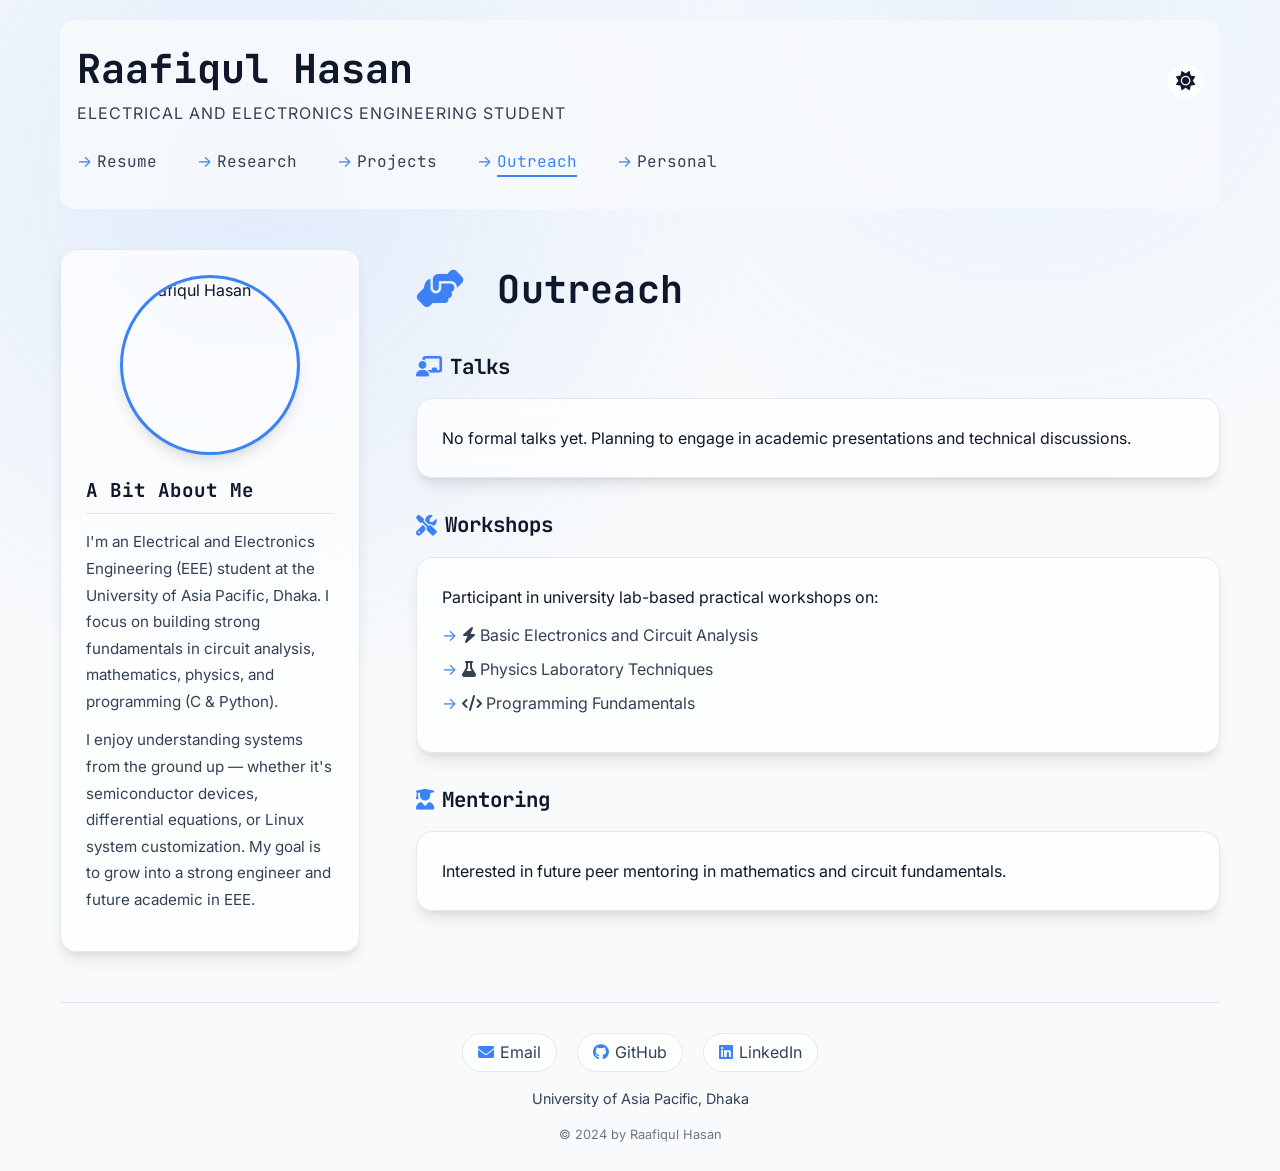
==== outreach.html @ 12aa3868 "Centralize theme bootstrap and remove duplicated inline head theme blocks" ====
<!DOCTYPE html>
<html lang="en">
<head>
    <meta charset="UTF-8">
    <meta name="viewport" content="width=device-width, initial-scale=1.0">
    <title>Outreach - Raafiqul Hasan</title>
    
    <!-- DARK MODE FIX -->
    <script src="/js/theme-init.js"></script>
    
    <link href="https://fonts.googleapis.com/css2?family=Inter:wght@300;400;500;600;700&family=JetBrains+Mono:wght@400;500;600&display=swap" rel="stylesheet">
    <link rel="stylesheet" href="https://cdnjs.cloudflare.com/ajax/libs/font-awesome/6.5.1/css/all.min.css">
    <link rel="stylesheet" href="/css/style.css">
</head>
<body>
    <div class="theme-wrapper">
        <header>
            <div class="header-container">
                <div class="logo-area">
                    <h1>Raafiqul Hasan</h1>
                    <p class="subtitle">Electrical and Electronics Engineering Student</p>
                </div>
                <div class="header-controls">
                    <button id="theme-toggle" class="theme-toggle" aria-label="Toggle dark mode">
                        <i class="fas fa-sun sun-icon"></i>
                        <i class="fas fa-moon moon-icon" style="display: none;"></i>
                    </button>
                    <button id="menu-toggle" class="menu-toggle" aria-label="Toggle menu">
                        <span></span><span></span><span></span>
                    </button>
                </div>
            </div>
            <nav id="main-nav">
                <ul>
                    <li><a href="/resume">Resume</a></li>
                    <li><a href="/research">Research</a></li>
                    <li><a href="/projects">Projects</a></li>
                    <li><a href="/outreach" class="active" aria-current="page">Outreach</a></li>
                    <li><a href="/personal">Personal</a></li>
                </ul>
            </nav>
        </header>

        <div class="main-content">
            <aside class="sidebar glass-card">
                <div class="profile-image">
                    <img src="/images/your-photo.jpg" alt="Raafiqul Hasan">
                </div>
                <h2>A Bit About Me</h2>
                <p class="bio">I'm an Electrical and Electronics Engineering (EEE) student at the University of Asia Pacific, Dhaka. I focus on building strong fundamentals in circuit analysis, mathematics, physics, and programming (C & Python).</p>
                <p class="bio">I enjoy understanding systems from the ground up — whether it's semiconductor devices, differential equations, or Linux system customization. My goal is to grow into a strong engineer and future academic in EEE.</p>
            </aside>

            <section class="content">
                <h2><i class="fas fa-hands-helping"></i> Outreach</h2>
                
                <div class="outreach-section">
                    <h3><i class="fas fa-chalkboard-teacher"></i> Talks</h3>
                    <div class="glass-card">
                        <p>No formal talks yet. Planning to engage in academic presentations and technical discussions.</p>
                    </div>
                </div>

                <div class="outreach-section">
                    <h3><i class="fas fa-tools"></i> Workshops</h3>
                    <div class="glass-card">
                        <p>Participant in university lab-based practical workshops on:</p>
                        <ul>
                            <li><i class="fas fa-bolt"></i> Basic Electronics and Circuit Analysis</li>
                            <li><i class="fas fa-flask"></i> Physics Laboratory Techniques</li>
                            <li><i class="fas fa-code"></i> Programming Fundamentals</li>
                        </ul>
                    </div>
                </div>

                <div class="outreach-section">
                    <h3><i class="fas fa-user-graduate"></i> Mentoring</h3>
                    <div class="glass-card">
                        <p>Interested in future peer mentoring in mathematics and circuit fundamentals.</p>
                    </div>
                </div>
            </section>
        </div>

        <footer>
            <div class="contact-links">
                <a href="mailto:raafiqulhasan756@gmail.com" class="contact-link"><i class="fas fa-envelope"></i> Email</a>
                <a href="https://github.com/StarX-404" target="_blank" rel="noopener noreferrer" class="contact-link"><i class="fab fa-github"></i> GitHub</a>
                <a href="https://www.linkedin.com/in/raafiqul-hasan" target="_blank" rel="noopener noreferrer" class="contact-link"><i class="fab fa-linkedin"></i> LinkedIn</a>
            </div>
            <p>University of Asia Pacific, Dhaka</p>
            <p class="copyright">© 2024 by Raafiqul Hasan</p>
        </footer>
    </div>
    <script src="/js/main.js"></script>
</body>
</html>
---- css/style.css ----
/* ============================================
   COMPLETE CSS - WITH DARK MODE FIX
   ============================================ */

/* Immediate theme application - no flash */
html.dark-mode,
html[data-theme="dark"] {
    color-scheme: dark;
}

html.light-mode,
html[data-theme="light"] {
    color-scheme: light;
}

/* Base body styles with important flags */
html.dark-mode body,
html[data-theme="dark"] body {
    background-color: #0f172a !important;
    color: #f8fafc !important;
}

html.light-mode body,
html[data-theme="light"] body {
    background-color: #f8fafc !important;
    color: #0f172a !important;
}

/* CSS Variables - Base (Light Mode) */
:root {
    --bg-primary: #f8fafc;
    --bg-secondary: #ffffff;
    --text-primary: #0f172a;
    --text-secondary: #334155;
    --accent: #3b82f6;
    --accent-hover: #2563eb;
    --border: #e2e8f0;
    --card-bg: rgba(255, 255, 255, 0.7);
    --shadow: 0 10px 15px -3px rgba(0, 0, 0, 0.1), 0 4px 6px -2px rgba(0, 0, 0, 0.05);
    --terminal-bg: #1e1e2e;
    --terminal-text: #f8fafc;
}

/* Dark Mode Variables */
html.dark-mode,
html[data-theme="dark"],
.dark-mode {
    --bg-primary: #0f172a;
    --bg-secondary: #1e293b;
    --text-primary: #f8fafc;
    --text-secondary: #cbd5e1;
    --accent: #3b82f6;
    --accent-hover: #60a5fa;
    --border: #334155;
    --card-bg: rgba(30, 41, 59, 0.7);
    --shadow: 0 10px 15px -3px rgba(0, 0, 0, 0.3), 0 4px 6px -2px rgba(0, 0, 0, 0.2);
    --terminal-bg: #0a0a0f;
    --terminal-text: #f8fafc;
}

/* Reset */
* {
    margin: 0;
    padding: 0;
    box-sizing: border-box;
}

body {
    font-family: 'Inter', sans-serif;
    line-height: 1.6;
    color: var(--text-primary);
    background-color: var(--bg-primary);
    transition: background-color 0.3s ease, color 0.3s ease;
    min-height: 100vh;
}

.theme-wrapper {
    max-width: 1200px;
    margin: 0 auto;
    padding: 20px;
    min-height: 100vh;
    display: flex;
    flex-direction: column;
}

/* Header */
header {
    margin-bottom: 40px;
    border-bottom: 1px solid var(--border);
    padding-bottom: 20px;
}

.header-container {
    display: flex;
    justify-content: space-between;
    align-items: center;
    flex-wrap: wrap;
    gap: 20px;
}

h1 {
    font-family: 'JetBrains Mono', monospace;
    font-size: 2.5rem;
    font-weight: 700;
    color: var(--text-primary);
}

.subtitle {
    font-size: 1rem;
    color: var(--text-secondary);
    text-transform: uppercase;
    letter-spacing: 1px;
}

/* Header Controls */
.header-controls {
    display: flex;
    align-items: center;
    gap: 15px;
}

/* Theme Toggle */
.theme-toggle {
    background: none;
    border: none;
    cursor: pointer;
    padding: 8px;
    border-radius: 50%;
    color: var(--text-primary);
    background-color: var(--card-bg);
    backdrop-filter: blur(10px);
    font-size: 1.2rem;
    display: flex;
    align-items: center;
    justify-content: center;
    transition: all 0.3s ease;
}

.theme-toggle:hover {
    transform: scale(1.1);
    color: var(--accent);
}

/* Hamburger Menu */
.menu-toggle {
    display: none;
    flex-direction: column;
    justify-content: space-between;
    width: 30px;
    height: 21px;
    background: none;
    border: none;
    cursor: pointer;
    padding: 0;
    z-index: 100;
}

.menu-toggle span {
    width: 100%;
    height: 3px;
    background-color: var(--text-primary);
    border-radius: 3px;
    transition: all 0.3s ease;
}

.menu-toggle.active span:nth-child(1) {
    transform: translateY(9px) rotate(45deg);
}

.menu-toggle.active span:nth-child(2) {
    opacity: 0;
}

.menu-toggle.active span:nth-child(3) {
    transform: translateY(-9px) rotate(-45deg);
}

/* Navigation */
nav ul {
    list-style: none;
    display: flex;
    gap: 40px;
    margin-top: 20px;
    flex-wrap: wrap;
}

nav a {
    text-decoration: none;
    color: var(--text-secondary);
    font-family: 'JetBrains Mono', monospace;
    font-size: 1rem;
    padding-bottom: 5px;
    transition: color 0.3s ease;
    position: relative;
}

nav a::after {
    content: '';
    position: absolute;
    bottom: 0;
    left: 0;
    width: 0;
    height: 2px;
    background-color: var(--accent);
    transition: width 0.3s ease;
}

nav a:hover {
    color: var(--accent);
}

nav a:hover::after,
nav a.active::after {
    width: 100%;
}

nav a.active {
    color: var(--accent);
}

/* Main Content Layout */
.main-content {
    display: grid;
    grid-template-columns: 300px 1fr;
    gap: 50px;
    margin-bottom: 50px;
    flex: 1;
}

/* Glass Card */
.glass-card {
    background: var(--card-bg);
    backdrop-filter: blur(10px);
    border-radius: 16px;
    padding: 25px;
    border: 1px solid var(--border);
    box-shadow: var(--shadow);
    transition: transform 0.3s ease, box-shadow 0.3s ease;
}

.glass-card:hover {
    transform: translateY(-5px);
    box-shadow: 0 20px 25px -5px rgba(0, 0, 0, 0.2), 0 10px 10px -5px rgba(0, 0, 0, 0.1);
}

/* Sidebar */
.sidebar {
    text-align: left;
}

.profile-image {
    width: 180px;
    height: 180px;
    margin: 0 auto 20px;
    border-radius: 50%;
    overflow: hidden;
    border: 3px solid var(--accent);
    box-shadow: var(--shadow);
}

.profile-image img {
    width: 100%;
    height: 100%;
    object-fit: cover;
}

.sidebar h2 {
    font-family: 'JetBrains Mono', monospace;
    font-size: 1.2rem;
    margin-bottom: 15px;
    color: var(--text-primary);
    border-bottom: 1px solid var(--border);
    padding-bottom: 8px;
}

.bio {
    color: var(--text-secondary);
    font-size: 0.95rem;
    line-height: 1.6;
    margin-bottom: 12px;
}

/* Content */
.content {
    padding: 10px 0;
}

.content h2 {
    font-family: 'JetBrains Mono', monospace;
    font-size: 2rem;
    margin-bottom: 25px;
    color: var(--text-primary);
}

.content h2 i {
    color: var(--accent);
    margin-right: 10px;
}

.content h3 {
    font-family: 'JetBrains Mono', monospace;
    font-size: 1.3rem;
    margin: 30px 0 15px;
    color: var(--text-primary);
    display: flex;
    align-items: center;
    gap: 8px;
}

.content h3 i {
    color: var(--accent);
}

/* Terminal */
.terminal {
    background-color: var(--terminal-bg);
    color: var(--terminal-text);
    border-radius: 12px;
    overflow: hidden;
    margin-bottom: 30px;
    font-family: 'JetBrains Mono', monospace;
}

.terminal-header {
    background-color: #2d2d3a;
    padding: 10px 15px;
    display: flex;
    align-items: center;
    gap: 10px;
}

.terminal-dots {
    display: flex;
    gap: 6px;
}

.dot {
    width: 12px;
    height: 12px;
    border-radius: 50%;
}

.dot.red { background-color: #ff5f56; }
.dot.yellow { background-color: #ffbd2e; }
.dot.green { background-color: #27c93f; }

.terminal-title {
    color: #9ca3af;
    font-size: 0.9rem;
}

.terminal-body {
    padding: 20px;
    min-height: 120px;
}

.terminal-line {
    margin-bottom: 8px;
    display: flex;
    align-items: center;
}

.prompt {
    color: var(--accent);
    font-weight: 600;
    margin-right: 10px;
}

.command {
    color: #f8fafc;
}

.typed-text {
    color: #f8fafc;
}

.cursor {
    color: var(--accent);
    animation: blink 1s infinite;
    margin-left: 2px;
}

@keyframes blink {
    0%, 50% { opacity: 1; }
    51%, 100% { opacity: 0; }
}

/* Cards Grid */
.cards-grid {
    display: grid;
    grid-template-columns: repeat(auto-fit, minmax(220px, 1fr));
    gap: 20px;
    margin: 30px 0;
}

.info-card {
    text-align: center;
}

.card-icon {
    font-size: 2.5rem;
    color: var(--accent);
    margin-bottom: 10px;
}

.info-card h4 {
    font-family: 'JetBrains Mono', monospace;
    margin-bottom: 8px;
    color: var(--text-primary);
}

.info-card p {
    color: var(--text-secondary);
    font-size: 0.9rem;
}

/* Skills Grid */
.skills-grid {
    display: flex;
    flex-wrap: wrap;
    gap: 10px;
    margin: 15px 0;
}

.skill-tag {
    background-color: var(--card-bg);
    border: 1px solid var(--border);
    padding: 6px 12px;
    border-radius: 20px;
    display: inline-flex;
    align-items: center;
    gap: 6px;
    color: var(--text-primary);
    font-size: 0.9rem;
}

.skill-tag i {
    color: var(--accent);
}

/* Resume Items */
.resume-item {
    margin-bottom: 20px;
}

.resume-item h4 {
    font-family: 'JetBrains Mono', monospace;
    color: var(--accent);
    margin-bottom: 8px;
    display: flex;
    align-items: center;
    gap: 8px;
}

.institution {
    font-weight: 600;
    color: var(--text-primary);
}

.details {
    color: var(--text-secondary);
    font-size: 0.95rem;
    margin: 5px 0;
}

/* List Styles */
ul {
    list-style: none;
    margin: 10px 0;
}

ul li {
    margin-bottom: 6px;
    padding-left: 20px;
    position: relative;
    color: var(--text-secondary);
}

ul li:before {
    content: "→";
    position: absolute;
    left: 0;
    color: var(--accent);
}

/* Incoming Page */
.incoming-page {
    display: flex;
    align-items: center;
    justify-content: center;
    min-height: 500px;
}

.incoming-message-box {
    text-align: center;
    padding: 40px;
    width: 100%;
}

.incoming-large {
    font-family: 'JetBrains Mono', monospace;
    font-size: 4rem;
    font-weight: 700;
    margin-bottom: 20px;
    display: flex;
    justify-content: center;
    align-items: center;
    flex-wrap: wrap;
    gap: 10px;
}

.incoming-word {
    background: linear-gradient(135deg, var(--accent) 0%, #60a5fa 100%);
    -webkit-background-clip: text;
    -webkit-text-fill-color: transparent;
    background-clip: text;
    animation: glow 2s ease-in-out infinite;
}

.incoming-exclamation {
    color: var(--accent);
    animation: bounce 1s ease-in-out infinite;
}

@keyframes glow {
    0%, 100% { filter: drop-shadow(0 0 5px rgba(59, 130, 246, 0.3)); }
    50% { filter: drop-shadow(0 0 20px rgba(59, 130, 246, 0.6)); }
}

@keyframes bounce {
    0%, 100% { transform: translateY(0); }
    50% { transform: translateY(-5px); }
}

.incoming-decoration {
    display: flex;
    justify-content: center;
    gap: 30px;
    margin: 30px 0;
}

.incoming-decoration i {
    font-size: 2.5rem;
    color: var(--accent);
    opacity: 0.7;
    animation: float 3s ease-in-out infinite;
}

.incoming-decoration i:nth-child(2) { animation-delay: 0.2s; }
.incoming-decoration i:nth-child(3) { animation-delay: 0.4s; }

@keyframes float {
    0%, 100% { transform: translateY(0); }
    50% { transform: translateY(-10px); }
}

.incoming-small {
    font-family: 'Inter', sans-serif;
    font-size: 1.2rem;
    color: var(--text-secondary);
    letter-spacing: 2px;
    text-transform: uppercase;
    margin-top: 20px;
    opacity: 0.8;
}

/* Footer */
footer {
    border-top: 1px solid var(--border);
    padding-top: 30px;
    text-align: center;
    margin-top: auto;
}

.contact-links {
    display: flex;
    justify-content: center;
    gap: 20px;
    margin-bottom: 15px;
    flex-wrap: wrap;
}

.contact-link {
    color: var(--text-secondary);
    text-decoration: none;
    display: inline-flex;
    align-items: center;
    gap: 6px;
    padding: 6px 15px;
    border-radius: 25px;
    background-color: var(--card-bg);
    border: 1px solid var(--border);
    transition: all 0.3s ease;
}

.contact-link:hover {
    color: var(--accent);
    border-color: var(--accent);
    transform: translateY(-2px);
}

.contact-link i {
    color: var(--accent);
}

footer p {
    color: var(--text-secondary);
    font-size: 0.9rem;
    margin: 5px 0;
}

.copyright {
    font-size: 0.8rem;
    margin-top: 15px;
    opacity: 0.7;
}

/* Mobile Responsive */
@media (max-width: 768px) {
    .main-content {
        grid-template-columns: 1fr;
        gap: 30px;
    }

    .sidebar {
        text-align: center;
    }

    .profile-image {
        width: 150px;
        height: 150px;
    }

    .menu-toggle {
        display: flex;
    }

    nav {
        position: fixed;
        top: 0;
        right: -100%;
        width: 70%;
        height: 100vh;
        background-color: var(--bg-secondary);
        padding: 80px 20px 20px;
        transition: right 0.3s ease;
        z-index: 99;
        box-shadow: -5px 0 15px rgba(0, 0, 0, 0.1);
    }

    nav.active {
        right: 0;
    }

    nav ul {
        flex-direction: column;
        gap: 20px;
        margin-top: 0;
    }

    nav a {
        display: block;
        padding: 10px 0;
        font-size: 1.2rem;
    }

    h1 {
        font-size: 2rem;
        text-align: center;
    }

    .subtitle {
        text-align: center;
    }

    .cards-grid,
    .skills-grid {
        grid-template-columns: 1fr;
    }

    .incoming-large {
        font-size: 2.5rem;
    }
}

/* === Premium UX Enhancements === */
html { scroll-behavior: smooth; }

body::before {
    content: '';
    position: fixed;
    inset: 0;
    pointer-events: none;
    z-index: -1;
    background: radial-gradient(circle at 20% 20%, rgba(59,130,246,.12), transparent 40%), radial-gradient(circle at 80% 0%, rgba(96,165,250,.1), transparent 35%);
    animation: bgFloat 14s ease-in-out infinite alternate;
}
@keyframes bgFloat { from { transform: translateY(0px);} to { transform: translateY(-16px);} }

header {
    position: sticky;
    top: 0;
    z-index: 200;
    background: color-mix(in srgb, var(--bg-primary) 82%, transparent);
    backdrop-filter: blur(10px);
    border: 1px solid transparent;
    border-radius: 14px;
    padding: 16px;
    transition: box-shadow .4s ease, border-color .4s ease, background-color .4s ease;
}
header.scrolled {
    box-shadow: 0 16px 40px rgba(2, 6, 23, .2);
    border-color: var(--border);
}

nav a.active, nav a[aria-current="page"] { color: var(--accent); }

.main-content { gap: 56px; }
.content h2 { font-size: clamp(1.8rem, 3vw, 2.4rem); letter-spacing: .2px; }
.content p, .bio, li { line-height: 1.75; }
.glass-card { transition: transform .4s ease, box-shadow .45s ease, border-color .35s ease, filter .45s ease; }
.glass-card:hover { filter: saturate(1.05); }

/* project/skills premium cards */
.research-item, .resume-item, .info-card, .skill-tag {
    box-shadow: 0 10px 24px rgba(15,23,42,.12);
}
.skill-tag { padding: 8px 14px; border-radius: 999px; }

/* viewport animations */
.reveal {
    opacity: 0;
    transform: translateY(22px);
    filter: blur(6px);
    transition: opacity .6s ease, transform .6s ease, filter .6s ease;
}
.reveal.in-view {
    opacity: 1;
    transform: translateY(0);
    filter: blur(0);
}

.cards-grid .glass-card { transition-delay: var(--stagger, 0ms); }

@media (max-width: 768px) {
    header { border-radius: 0; padding: 12px; }
    .main-content { gap: 26px; }
}
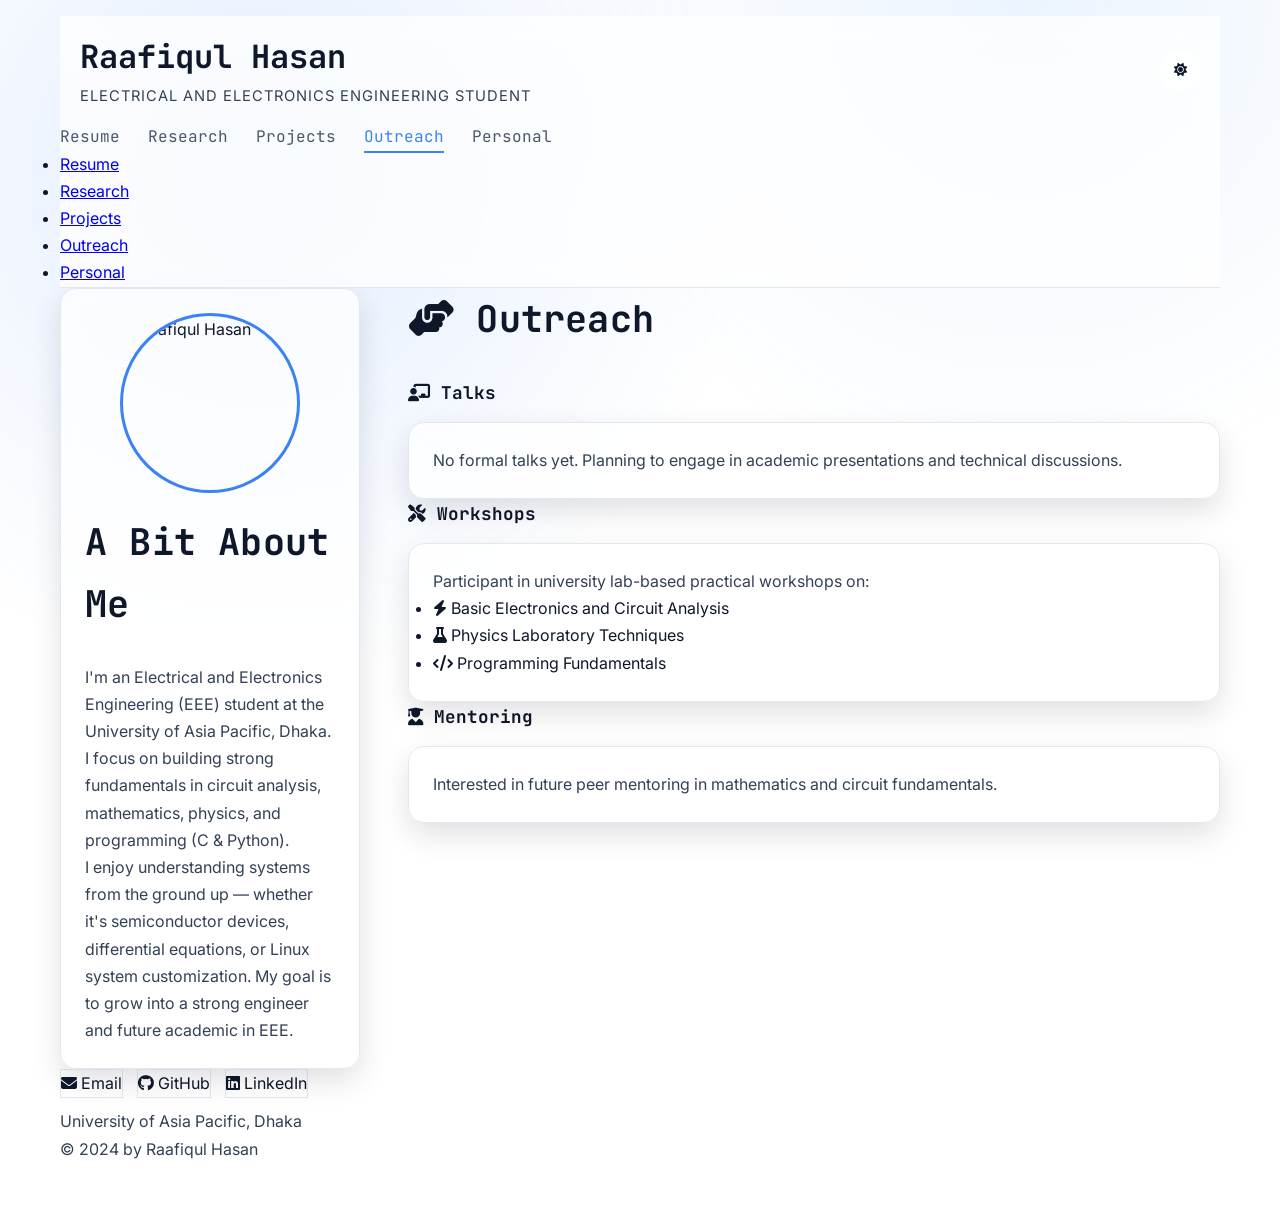
==== commit 2d2770ec: "Fix navigation and layout inconsistencies across portfolio pages" ====
--- a/outreach.html
+++ b/outreach.html
@@ -14,8 +14,8 @@
 </head>
 <body>
     <div class="theme-wrapper">
-        <header>
-            <div class="header-container">
+        <header class="site-header" id="top">
+            <div class="header-inner relative max-w-6xl mx-auto px-6 py-4">
                 <div class="logo-area">
                     <h1>Raafiqul Hasan</h1>
                     <p class="subtitle">Electrical and Electronics Engineering Student</p>
@@ -39,6 +39,15 @@
                     <li><a href="/personal">Personal</a></li>
                 </ul>
             </nav>
+            <div id="mobile-nav" class="hidden md:hidden absolute right-4 top-full mt-2 w-[min(88vw,340px)] rounded-2xl border border-white/10 bg-zinc-900/95 backdrop-blur-xl shadow-2xl p-5">
+                <ul class="flex flex-col gap-4">
+                    <li><a href="/resume">Resume</a></li>
+                    <li><a href="/research">Research</a></li>
+                    <li><a href="/projects">Projects</a></li>
+                    <li><a href="/outreach" class="active">Outreach</a></li>
+                    <li><a href="/personal">Personal</a></li>
+                </ul>
+            </div>
         </header>
 
         <div class="main-content">
--- a/css/style.css
+++ b/css/style.css
@@ -1,748 +1,150 @@
-/* ============================================
-   COMPLETE CSS - WITH DARK MODE FIX
-   ============================================ */
+:root {
+  --bg-primary: #f8fafc;
+  --bg-secondary: #ffffff;
+  --text-primary: #0f172a;
+  --text-secondary: #334155;
+  --accent: #3b82f6;
+  --border: #e2e8f0;
+  --card-bg: rgba(255,255,255,.72);
+  --shadow: 0 12px 30px rgba(2,6,23,.12);
+  --terminal-bg: #121724;
+}
+html.dark-mode, html[data-theme="dark"] {
+  --bg-primary: #0f172a;
+  --bg-secondary: #1e293b;
+  --text-primary: #f8fafc;
+  --text-secondary: #cbd5e1;
+  --accent: #60a5fa;
+  --border: #334155;
+  --card-bg: rgba(30,41,59,.75);
+  --shadow: 0 14px 34px rgba(2,6,23,.42);
+  --terminal-bg: #0a0f1a;
+}
+*{box-sizing:border-box;margin:0;padding:0}
+html{scroll-behavior:smooth}
+body{font-family:'Inter',sans-serif;background:var(--bg-primary);color:var(--text-primary);line-height:1.7}
+body::before{content:'';position:fixed;inset:0;z-index:-1;pointer-events:none;background:radial-gradient(circle at 20% 20%, rgba(59,130,246,.14), transparent 40%),radial-gradient(circle at 80% 0, rgba(96,165,250,.12), transparent 36%)}
 
-/* Immediate theme application - no flash */
-html.dark-mode,
-html[data-theme="dark"] {
-    color-scheme: dark;
+.site-header{position:sticky;top:0;z-index:1000;width:100%;background:rgba(15,23,42,.56);backdrop-filter:blur(14px);transition:box-shadow .35s ease}
+.site-header.scrolled{box-shadow:0 8px 28px rgba(2,6,23,.3)}
+.header-inner{max-width:1200px;margin:0 auto;padding:14px 20px;display:grid;grid-template-columns:1fr auto;gap:14px;align-items:center}
+.logo-area h1{font-family:'JetBrains Mono',monospace;font-size:2rem}
+.subtitle{color:var(--text-secondary);font-size:.92rem;text-transform:uppercase;letter-spacing:1px}
+.header-controls{display:flex;gap:12px;align-items:center}
+.theme-toggle,.menu-toggle{border:0;background:var(--card-bg);color:var(--text-primary);cursor:pointer}
+.theme-toggle{width:40px;height:40px;border-radius:999px;display:grid;place-items:center}
+.menu-toggle{display:none;flex-direction:column;justify-content:space-between;width:28px;height:20px;padding:0}
+.menu-toggle span{height:2px;background:var(--text-primary);border-radius:2px;transition:.3s}
+.menu-toggle.active span:nth-child(1){transform:translateY(9px) rotate(45deg)}
+.menu-toggle.active span:nth-child(2){opacity:0}
+.menu-toggle.active span:nth-child(3){transform:translateY(-9px) rotate(-45deg)}
+
+#main-nav{grid-column:1/-1}
+#main-nav ul{list-style:none;display:flex;gap:28px;flex-wrap:wrap}
+#main-nav a{color:var(--text-secondary);text-decoration:none;font-family:'JetBrains Mono',monospace;position:relative}
+#main-nav a::after{content:'';position:absolute;left:0;bottom:-6px;height:2px;width:0;background:var(--accent);transition:.3s}
+#main-nav a:hover,#main-nav a.active{color:var(--accent)}
+#main-nav a:hover::after,#main-nav a.active::after{width:100%}
+
+.theme-wrapper{max-width:1200px;margin:0 auto;padding:16px 20px 56px}
+.content-section{padding:62px 0;scroll-margin-top:120px}
+.main-content{display:grid;grid-template-columns:300px 1fr;gap:48px}
+.glass-card{background:var(--card-bg);backdrop-filter:blur(10px);border:1px solid var(--border);border-radius:16px;padding:24px;box-shadow:var(--shadow)}
+.profile-image{width:180px;height:180px;margin:0 auto 18px;border-radius:50%;overflow:hidden;border:3px solid var(--accent)}
+.profile-image img{width:100%;height:100%;object-fit:cover}
+h2{font-family:'JetBrains Mono',monospace;font-size:clamp(1.7rem,3vw,2.3rem);margin-bottom:18px}
+.bio{color:var(--text-secondary)}
+
+.terminal{background:var(--terminal-bg);color:#f8fafc;overflow:hidden}
+.terminal-header{background:#1f2937;padding:10px 14px;display:flex;gap:10px;align-items:center}
+.dot{width:11px;height:11px;border-radius:50%;display:inline-block}.red{background:#ff5f56}.yellow{background:#ffbd2e}.green{background:#27c93f}
+.terminal-body{padding:18px}
+.prompt{color:var(--accent)} .cursor{animation:blink 1s infinite}
+@keyframes blink{50%{opacity:0}}
+
+.cards-grid{display:grid;grid-template-columns:repeat(auto-fit,minmax(230px,1fr));gap:18px}
+.project-card{transition:transform .45s ease,box-shadow .45s ease,border-color .3s ease}
+.project-card:hover{transform:translateY(-8px);box-shadow:0 18px 36px rgba(59,130,246,.22);border-color:rgba(59,130,246,.4)}
+.skills-grid{display:flex;flex-wrap:wrap;gap:10px}
+.skill-tag{border:1px solid var(--border);background:var(--card-bg);border-radius:999px;padding:8px 14px;display:inline-flex;gap:8px;align-items:center}
+
+.contact-links{display:flex;flex-wrap:wrap;gap:14px;margin-bottom:10px}
+.contact-link{text-decoration:none;color:var(--text-primary)}
+
+.reveal{opacity:0;transform:translateY(20px);filter:blur(5px);transition:opacity .7s ease,transform .7s ease,filter .7s ease}
+.reveal.in-view{opacity:1;transform:translateY(0);filter:blur(0)}
+
+@media (max-width:768px){
+  .header-inner{grid-template-columns:1fr auto}
+  .menu-toggle{display:flex}
+  #main-nav{position:fixed;top:72px;right:-100%;width:min(80vw,320px);height:calc(100vh - 72px);background:var(--bg-secondary);padding:24px;box-shadow:-12px 0 30px rgba(0,0,0,.2);transition:right .3s ease}
+  #main-nav.active{right:0}
+  #main-nav ul{flex-direction:column;gap:18px}
+  .main-content{grid-template-columns:1fr;gap:24px}
+  .profile-image{width:150px;height:150px}
 }
 
-html.light-mode,
-html[data-theme="light"] {
-    color-scheme: light;
+/* Premium polish upgrades */
+.content-section { padding: 86px 0; }
+h2 { margin-bottom: 28px; letter-spacing: .2px; }
+h3 { font-family:'JetBrains Mono',monospace; font-size:1.1rem; margin-bottom: 14px; }
+p { color: var(--text-secondary); }
+
+.project-grid { display:grid; grid-template-columns: repeat(auto-fit,minmax(280px,1fr)); gap:22px; }
+.project-card { position:relative; overflow:hidden; border:1px solid var(--border); }
+.project-card::before { content:''; position:absolute; inset:0; background:linear-gradient(135deg, rgba(59,130,246,.08), transparent 35%); pointer-events:none; }
+.project-card .project-kicker { font-size:.78rem; text-transform:uppercase; letter-spacing:1.4px; color:var(--accent); margin-bottom:10px; }
+.project-card h3 { font-size:1.15rem; margin-bottom:12px; color:var(--text-primary); }
+.project-card p { margin-bottom:10px; }
+.project-card:hover { transform: translateY(-10px); box-shadow: 0 22px 44px rgba(59,130,246,.20); }
+
+.skills-groups { display:grid; grid-template-columns: repeat(auto-fit,minmax(240px,1fr)); gap:18px; }
+.skill-group { border:1px solid var(--border); }
+.badge-row { display:flex; flex-wrap:wrap; gap:10px; align-items:center; }
+.skill-tag { box-shadow: 0 6px 16px rgba(2,6,23,.08); }
+
+.reveal { transition: opacity .82s cubic-bezier(.22,1,.36,1), transform .82s cubic-bezier(.22,1,.36,1), filter .82s cubic-bezier(.22,1,.36,1); }
+.project-grid .project-card:nth-child(2) { transition-delay: 90ms; }
+.project-grid .project-card:nth-child(3) { transition-delay: 180ms; }
+
+@media (max-width:768px){
+  .content-section { padding: 68px 0; }
 }
 
-/* Base body styles with important flags */
-html.dark-mode body,
-html[data-theme="dark"] body {
-    background-color: #0f172a !important;
-    color: #f8fafc !important;
+/* Academic structure + premium theme consistency */
+body.light-mode, html[data-theme="light"] body { background:#ffffff; color:#0f172a; }
+body.dark-mode, html[data-theme="dark"] body { background:#0f0f10; color:#e5e7eb; }
+.site-header { background: color-mix(in srgb, var(--bg-secondary) 72%, transparent); border-bottom:1px solid var(--border); }
+.section-divider { border-top: 1px solid var(--border); margin-top: 24px; }
+.content-section + .content-section { border-top: 1px solid var(--border); }
+@supports (color: color-mix(in srgb, black 50%, white)) {
+  .content-section + .content-section { border-top: 1px solid color-mix(in srgb, var(--border) 70%, transparent); }
 }
 
-html.light-mode body,
-html[data-theme="light"] body {
-    background-color: #f8fafc !important;
-    color: #0f172a !important;
+.project-card p { line-height: 1.75; }
+.skill-group h3, .project-card h3 { letter-spacing:.2px; }
+
+#main-nav a { transition: color .3s ease, opacity .3s ease; }
+#main-nav a:not(.active) { opacity:.88; }
+#main-nav a.active { opacity:1; }
+
+.contact-link { border:1px solid var(--border); background:var(--card-bg); }
+.contact-link:hover { transform: translateY(-2px); }
+
+/* Skills hover stability fix */
+.skills-groups { align-items: stretch; }
+.skill-group { min-height: 170px; display: flex; flex-direction: column; justify-content: flex-start; }
+.badge-row { align-items: center; align-content: flex-start; }
+.skill-tag {
+  min-height: 36px;
+  line-height: 1;
+  box-sizing: border-box;
+  transition: transform .38s ease, box-shadow .38s ease, opacity .38s ease;
+  transform: translateY(0) scale(1);
+  will-change: transform;
 }
-
-/* CSS Variables - Base (Light Mode) */
-:root {
-    --bg-primary: #f8fafc;
-    --bg-secondary: #ffffff;
-    --text-primary: #0f172a;
-    --text-secondary: #334155;
-    --accent: #3b82f6;
-    --accent-hover: #2563eb;
-    --border: #e2e8f0;
-    --card-bg: rgba(255, 255, 255, 0.7);
-    --shadow: 0 10px 15px -3px rgba(0, 0, 0, 0.1), 0 4px 6px -2px rgba(0, 0, 0, 0.05);
-    --terminal-bg: #1e1e2e;
-    --terminal-text: #f8fafc;
+.skill-tag:hover {
+  transform: translateY(-2px) scale(1.03);
+  opacity: .98;
+  box-shadow: 0 10px 20px rgba(2,6,23,.16);
 }
-
-/* Dark Mode Variables */
-html.dark-mode,
-html[data-theme="dark"],
-.dark-mode {
-    --bg-primary: #0f172a;
-    --bg-secondary: #1e293b;
-    --text-primary: #f8fafc;
-    --text-secondary: #cbd5e1;
-    --accent: #3b82f6;
-    --accent-hover: #60a5fa;
-    --border: #334155;
-    --card-bg: rgba(30, 41, 59, 0.7);
-    --shadow: 0 10px 15px -3px rgba(0, 0, 0, 0.3), 0 4px 6px -2px rgba(0, 0, 0, 0.2);
-    --terminal-bg: #0a0a0f;
-    --terminal-text: #f8fafc;
-}
-
-/* Reset */
-* {
-    margin: 0;
-    padding: 0;
-    box-sizing: border-box;
-}
-
-body {
-    font-family: 'Inter', sans-serif;
-    line-height: 1.6;
-    color: var(--text-primary);
-    background-color: var(--bg-primary);
-    transition: background-color 0.3s ease, color 0.3s ease;
-    min-height: 100vh;
-}
-
-.theme-wrapper {
-    max-width: 1200px;
-    margin: 0 auto;
-    padding: 20px;
-    min-height: 100vh;
-    display: flex;
-    flex-direction: column;
-}
-
-/* Header */
-header {
-    margin-bottom: 40px;
-    border-bottom: 1px solid var(--border);
-    padding-bottom: 20px;
-}
-
-.header-container {
-    display: flex;
-    justify-content: space-between;
-    align-items: center;
-    flex-wrap: wrap;
-    gap: 20px;
-}
-
-h1 {
-    font-family: 'JetBrains Mono', monospace;
-    font-size: 2.5rem;
-    font-weight: 700;
-    color: var(--text-primary);
-}
-
-.subtitle {
-    font-size: 1rem;
-    color: var(--text-secondary);
-    text-transform: uppercase;
-    letter-spacing: 1px;
-}
-
-/* Header Controls */
-.header-controls {
-    display: flex;
-    align-items: center;
-    gap: 15px;
-}
-
-/* Theme Toggle */
-.theme-toggle {
-    background: none;
-    border: none;
-    cursor: pointer;
-    padding: 8px;
-    border-radius: 50%;
-    color: var(--text-primary);
-    background-color: var(--card-bg);
-    backdrop-filter: blur(10px);
-    font-size: 1.2rem;
-    display: flex;
-    align-items: center;
-    justify-content: center;
-    transition: all 0.3s ease;
-}
-
-.theme-toggle:hover {
-    transform: scale(1.1);
-    color: var(--accent);
-}
-
-/* Hamburger Menu */
-.menu-toggle {
-    display: none;
-    flex-direction: column;
-    justify-content: space-between;
-    width: 30px;
-    height: 21px;
-    background: none;
-    border: none;
-    cursor: pointer;
-    padding: 0;
-    z-index: 100;
-}
-
-.menu-toggle span {
-    width: 100%;
-    height: 3px;
-    background-color: var(--text-primary);
-    border-radius: 3px;
-    transition: all 0.3s ease;
-}
-
-.menu-toggle.active span:nth-child(1) {
-    transform: translateY(9px) rotate(45deg);
-}
-
-.menu-toggle.active span:nth-child(2) {
-    opacity: 0;
-}
-
-.menu-toggle.active span:nth-child(3) {
-    transform: translateY(-9px) rotate(-45deg);
-}
-
-/* Navigation */
-nav ul {
-    list-style: none;
-    display: flex;
-    gap: 40px;
-    margin-top: 20px;
-    flex-wrap: wrap;
-}
-
-nav a {
-    text-decoration: none;
-    color: var(--text-secondary);
-    font-family: 'JetBrains Mono', monospace;
-    font-size: 1rem;
-    padding-bottom: 5px;
-    transition: color 0.3s ease;
-    position: relative;
-}
-
-nav a::after {
-    content: '';
-    position: absolute;
-    bottom: 0;
-    left: 0;
-    width: 0;
-    height: 2px;
-    background-color: var(--accent);
-    transition: width 0.3s ease;
-}
-
-nav a:hover {
-    color: var(--accent);
-}
-
-nav a:hover::after,
-nav a.active::after {
-    width: 100%;
-}
-
-nav a.active {
-    color: var(--accent);
-}
-
-/* Main Content Layout */
-.main-content {
-    display: grid;
-    grid-template-columns: 300px 1fr;
-    gap: 50px;
-    margin-bottom: 50px;
-    flex: 1;
-}
-
-/* Glass Card */
-.glass-card {
-    background: var(--card-bg);
-    backdrop-filter: blur(10px);
-    border-radius: 16px;
-    padding: 25px;
-    border: 1px solid var(--border);
-    box-shadow: var(--shadow);
-    transition: transform 0.3s ease, box-shadow 0.3s ease;
-}
-
-.glass-card:hover {
-    transform: translateY(-5px);
-    box-shadow: 0 20px 25px -5px rgba(0, 0, 0, 0.2), 0 10px 10px -5px rgba(0, 0, 0, 0.1);
-}
-
-/* Sidebar */
-.sidebar {
-    text-align: left;
-}
-
-.profile-image {
-    width: 180px;
-    height: 180px;
-    margin: 0 auto 20px;
-    border-radius: 50%;
-    overflow: hidden;
-    border: 3px solid var(--accent);
-    box-shadow: var(--shadow);
-}
-
-.profile-image img {
-    width: 100%;
-    height: 100%;
-    object-fit: cover;
-}
-
-.sidebar h2 {
-    font-family: 'JetBrains Mono', monospace;
-    font-size: 1.2rem;
-    margin-bottom: 15px;
-    color: var(--text-primary);
-    border-bottom: 1px solid var(--border);
-    padding-bottom: 8px;
-}
-
-.bio {
-    color: var(--text-secondary);
-    font-size: 0.95rem;
-    line-height: 1.6;
-    margin-bottom: 12px;
-}
-
-/* Content */
-.content {
-    padding: 10px 0;
-}
-
-.content h2 {
-    font-family: 'JetBrains Mono', monospace;
-    font-size: 2rem;
-    margin-bottom: 25px;
-    color: var(--text-primary);
-}
-
-.content h2 i {
-    color: var(--accent);
-    margin-right: 10px;
-}
-
-.content h3 {
-    font-family: 'JetBrains Mono', monospace;
-    font-size: 1.3rem;
-    margin: 30px 0 15px;
-    color: var(--text-primary);
-    display: flex;
-    align-items: center;
-    gap: 8px;
-}
-
-.content h3 i {
-    color: var(--accent);
-}
-
-/* Terminal */
-.terminal {
-    background-color: var(--terminal-bg);
-    color: var(--terminal-text);
-    border-radius: 12px;
-    overflow: hidden;
-    margin-bottom: 30px;
-    font-family: 'JetBrains Mono', monospace;
-}
-
-.terminal-header {
-    background-color: #2d2d3a;
-    padding: 10px 15px;
-    display: flex;
-    align-items: center;
-    gap: 10px;
-}
-
-.terminal-dots {
-    display: flex;
-    gap: 6px;
-}
-
-.dot {
-    width: 12px;
-    height: 12px;
-    border-radius: 50%;
-}
-
-.dot.red { background-color: #ff5f56; }
-.dot.yellow { background-color: #ffbd2e; }
-.dot.green { background-color: #27c93f; }
-
-.terminal-title {
-    color: #9ca3af;
-    font-size: 0.9rem;
-}
-
-.terminal-body {
-    padding: 20px;
-    min-height: 120px;
-}
-
-.terminal-line {
-    margin-bottom: 8px;
-    display: flex;
-    align-items: center;
-}
-
-.prompt {
-    color: var(--accent);
-    font-weight: 600;
-    margin-right: 10px;
-}
-
-.command {
-    color: #f8fafc;
-}
-
-.typed-text {
-    color: #f8fafc;
-}
-
-.cursor {
-    color: var(--accent);
-    animation: blink 1s infinite;
-    margin-left: 2px;
-}
-
-@keyframes blink {
-    0%, 50% { opacity: 1; }
-    51%, 100% { opacity: 0; }
-}
-
-/* Cards Grid */
-.cards-grid {
-    display: grid;
-    grid-template-columns: repeat(auto-fit, minmax(220px, 1fr));
-    gap: 20px;
-    margin: 30px 0;
-}
-
-.info-card {
-    text-align: center;
-}
-
-.card-icon {
-    font-size: 2.5rem;
-    color: var(--accent);
-    margin-bottom: 10px;
-}
-
-.info-card h4 {
-    font-family: 'JetBrains Mono', monospace;
-    margin-bottom: 8px;
-    color: var(--text-primary);
-}
-
-.info-card p {
-    color: var(--text-secondary);
-    font-size: 0.9rem;
-}
-
-/* Skills Grid */
-.skills-grid {
-    display: flex;
-    flex-wrap: wrap;
-    gap: 10px;
-    margin: 15px 0;
-}
-
-.skill-tag {
-    background-color: var(--card-bg);
-    border: 1px solid var(--border);
-    padding: 6px 12px;
-    border-radius: 20px;
-    display: inline-flex;
-    align-items: center;
-    gap: 6px;
-    color: var(--text-primary);
-    font-size: 0.9rem;
-}
-
-.skill-tag i {
-    color: var(--accent);
-}
-
-/* Resume Items */
-.resume-item {
-    margin-bottom: 20px;
-}
-
-.resume-item h4 {
-    font-family: 'JetBrains Mono', monospace;
-    color: var(--accent);
-    margin-bottom: 8px;
-    display: flex;
-    align-items: center;
-    gap: 8px;
-}
-
-.institution {
-    font-weight: 600;
-    color: var(--text-primary);
-}
-
-.details {
-    color: var(--text-secondary);
-    font-size: 0.95rem;
-    margin: 5px 0;
-}
-
-/* List Styles */
-ul {
-    list-style: none;
-    margin: 10px 0;
-}
-
-ul li {
-    margin-bottom: 6px;
-    padding-left: 20px;
-    position: relative;
-    color: var(--text-secondary);
-}
-
-ul li:before {
-    content: "→";
-    position: absolute;
-    left: 0;
-    color: var(--accent);
-}
-
-/* Incoming Page */
-.incoming-page {
-    display: flex;
-    align-items: center;
-    justify-content: center;
-    min-height: 500px;
-}
-
-.incoming-message-box {
-    text-align: center;
-    padding: 40px;
-    width: 100%;
-}
-
-.incoming-large {
-    font-family: 'JetBrains Mono', monospace;
-    font-size: 4rem;
-    font-weight: 700;
-    margin-bottom: 20px;
-    display: flex;
-    justify-content: center;
-    align-items: center;
-    flex-wrap: wrap;
-    gap: 10px;
-}
-
-.incoming-word {
-    background: linear-gradient(135deg, var(--accent) 0%, #60a5fa 100%);
-    -webkit-background-clip: text;
-    -webkit-text-fill-color: transparent;
-    background-clip: text;
-    animation: glow 2s ease-in-out infinite;
-}
-
-.incoming-exclamation {
-    color: var(--accent);
-    animation: bounce 1s ease-in-out infinite;
-}
-
-@keyframes glow {
-    0%, 100% { filter: drop-shadow(0 0 5px rgba(59, 130, 246, 0.3)); }
-    50% { filter: drop-shadow(0 0 20px rgba(59, 130, 246, 0.6)); }
-}
-
-@keyframes bounce {
-    0%, 100% { transform: translateY(0); }
-    50% { transform: translateY(-5px); }
-}
-
-.incoming-decoration {
-    display: flex;
-    justify-content: center;
-    gap: 30px;
-    margin: 30px 0;
-}
-
-.incoming-decoration i {
-    font-size: 2.5rem;
-    color: var(--accent);
-    opacity: 0.7;
-    animation: float 3s ease-in-out infinite;
-}
-
-.incoming-decoration i:nth-child(2) { animation-delay: 0.2s; }
-.incoming-decoration i:nth-child(3) { animation-delay: 0.4s; }
-
-@keyframes float {
-    0%, 100% { transform: translateY(0); }
-    50% { transform: translateY(-10px); }
-}
-
-.incoming-small {
-    font-family: 'Inter', sans-serif;
-    font-size: 1.2rem;
-    color: var(--text-secondary);
-    letter-spacing: 2px;
-    text-transform: uppercase;
-    margin-top: 20px;
-    opacity: 0.8;
-}
-
-/* Footer */
-footer {
-    border-top: 1px solid var(--border);
-    padding-top: 30px;
-    text-align: center;
-    margin-top: auto;
-}
-
-.contact-links {
-    display: flex;
-    justify-content: center;
-    gap: 20px;
-    margin-bottom: 15px;
-    flex-wrap: wrap;
-}
-
-.contact-link {
-    color: var(--text-secondary);
-    text-decoration: none;
-    display: inline-flex;
-    align-items: center;
-    gap: 6px;
-    padding: 6px 15px;
-    border-radius: 25px;
-    background-color: var(--card-bg);
-    border: 1px solid var(--border);
-    transition: all 0.3s ease;
-}
-
-.contact-link:hover {
-    color: var(--accent);
-    border-color: var(--accent);
-    transform: translateY(-2px);
-}
-
-.contact-link i {
-    color: var(--accent);
-}
-
-footer p {
-    color: var(--text-secondary);
-    font-size: 0.9rem;
-    margin: 5px 0;
-}
-
-.copyright {
-    font-size: 0.8rem;
-    margin-top: 15px;
-    opacity: 0.7;
-}
-
-/* Mobile Responsive */
-@media (max-width: 768px) {
-    .main-content {
-        grid-template-columns: 1fr;
-        gap: 30px;
-    }
-
-    .sidebar {
-        text-align: center;
-    }
-
-    .profile-image {
-        width: 150px;
-        height: 150px;
-    }
-
-    .menu-toggle {
-        display: flex;
-    }
-
-    nav {
-        position: fixed;
-        top: 0;
-        right: -100%;
-        width: 70%;
-        height: 100vh;
-        background-color: var(--bg-secondary);
-        padding: 80px 20px 20px;
-        transition: right 0.3s ease;
-        z-index: 99;
-        box-shadow: -5px 0 15px rgba(0, 0, 0, 0.1);
-    }
-
-    nav.active {
-        right: 0;
-    }
-
-    nav ul {
-        flex-direction: column;
-        gap: 20px;
-        margin-top: 0;
-    }
-
-    nav a {
-        display: block;
-        padding: 10px 0;
-        font-size: 1.2rem;
-    }
-
-    h1 {
-        font-size: 2rem;
-        text-align: center;
-    }
-
-    .subtitle {
-        text-align: center;
-    }
-
-    .cards-grid,
-    .skills-grid {
-        grid-template-columns: 1fr;
-    }
-
-    .incoming-large {
-        font-size: 2.5rem;
-    }
-}
-
-/* === Premium UX Enhancements === */
-html { scroll-behavior: smooth; }
-
-body::before {
-    content: '';
-    position: fixed;
-    inset: 0;
-    pointer-events: none;
-    z-index: -1;
-    background: radial-gradient(circle at 20% 20%, rgba(59,130,246,.12), transparent 40%), radial-gradient(circle at 80% 0%, rgba(96,165,250,.1), transparent 35%);
-    animation: bgFloat 14s ease-in-out infinite alternate;
-}
-@keyframes bgFloat { from { transform: translateY(0px);} to { transform: translateY(-16px);} }
-
-header {
-    position: sticky;
-    top: 0;
-    z-index: 200;
-    background: color-mix(in srgb, var(--bg-primary) 82%, transparent);
-    backdrop-filter: blur(10px);
-    border: 1px solid transparent;
-    border-radius: 14px;
-    padding: 16px;
-    transition: box-shadow .4s ease, border-color .4s ease, background-color .4s ease;
-}
-header.scrolled {
-    box-shadow: 0 16px 40px rgba(2, 6, 23, .2);
-    border-color: var(--border);
-}
-
-nav a.active, nav a[aria-current="page"] { color: var(--accent); }
-
-.main-content { gap: 56px; }
-.content h2 { font-size: clamp(1.8rem, 3vw, 2.4rem); letter-spacing: .2px; }
-.content p, .bio, li { line-height: 1.75; }
-.glass-card { transition: transform .4s ease, box-shadow .45s ease, border-color .35s ease, filter .45s ease; }
-.glass-card:hover { filter: saturate(1.05); }
-
-/* project/skills premium cards */
-.research-item, .resume-item, .info-card, .skill-tag {
-    box-shadow: 0 10px 24px rgba(15,23,42,.12);
-}
-.skill-tag { padding: 8px 14px; border-radius: 999px; }
-
-/* viewport animations */
-.reveal {
-    opacity: 0;
-    transform: translateY(22px);
-    filter: blur(6px);
-    transition: opacity .6s ease, transform .6s ease, filter .6s ease;
-}
-.reveal.in-view {
-    opacity: 1;
-    transform: translateY(0);
-    filter: blur(0);
-}
-
-.cards-grid .glass-card { transition-delay: var(--stagger, 0ms); }
-
-@media (max-width: 768px) {
-    header { border-radius: 0; padding: 12px; }
-    .main-content { gap: 26px; }
-}
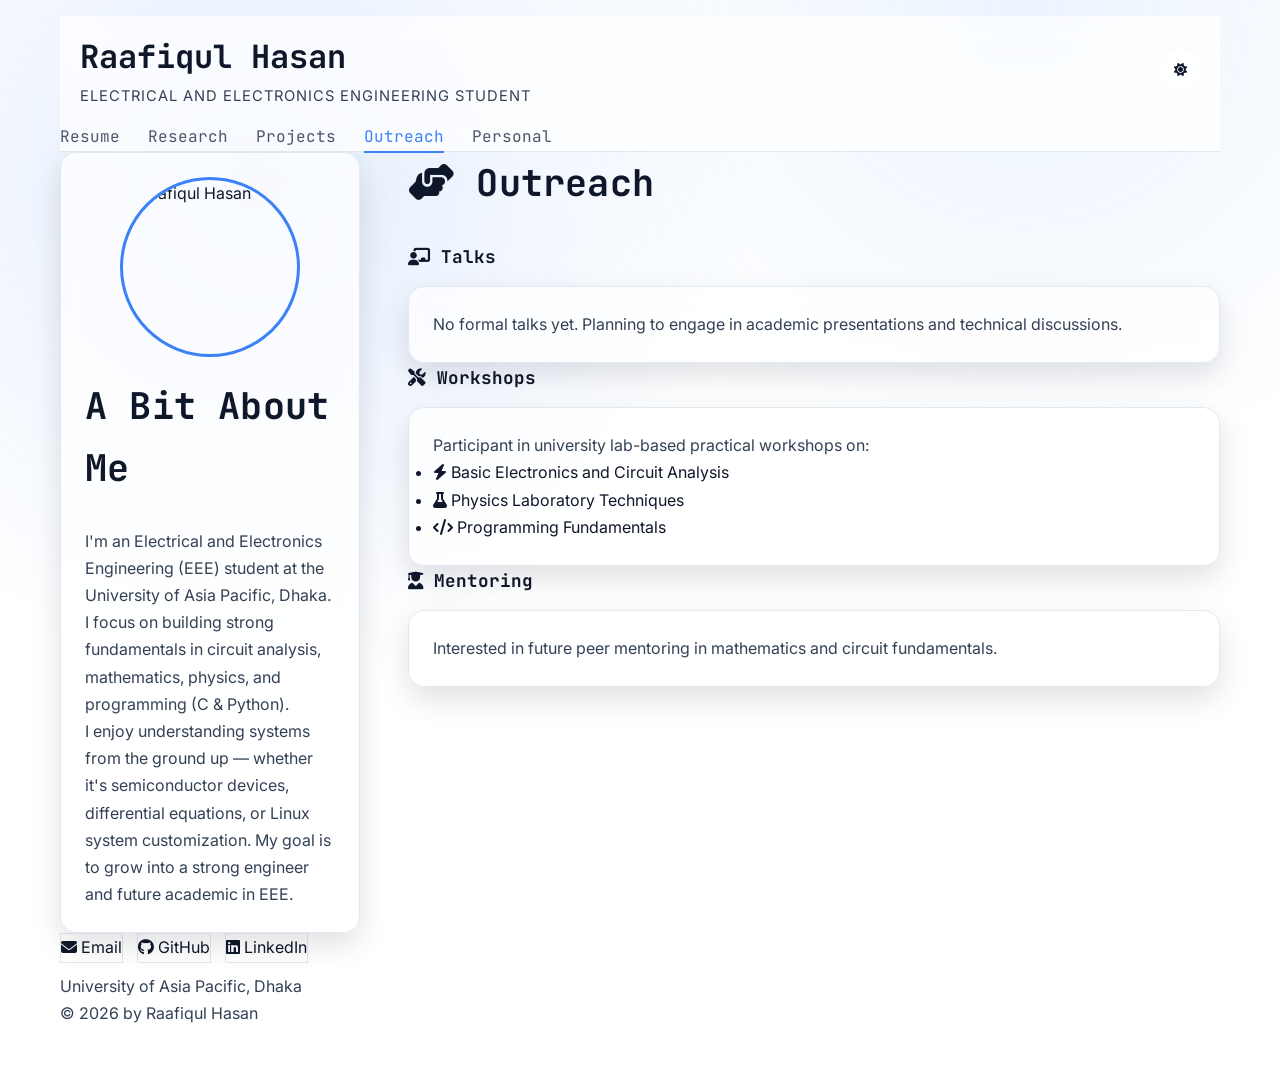
==== commit dda6dd11: "Remove Tailwind-only subpage classes and add reusable nav/year utilities" ====
--- a/outreach.html
+++ b/outreach.html
@@ -15,7 +15,7 @@
 <body>
     <div class="theme-wrapper">
         <header class="site-header" id="top">
-            <div class="header-inner relative max-w-6xl mx-auto px-6 py-4">
+            <div class="header-inner">
                 <div class="logo-area">
                     <h1>Raafiqul Hasan</h1>
                     <p class="subtitle">Electrical and Electronics Engineering Student</p>
@@ -39,8 +39,8 @@
                     <li><a href="/personal">Personal</a></li>
                 </ul>
             </nav>
-            <div id="mobile-nav" class="hidden md:hidden absolute right-4 top-full mt-2 w-[min(88vw,340px)] rounded-2xl border border-white/10 bg-zinc-900/95 backdrop-blur-xl shadow-2xl p-5">
-                <ul class="flex flex-col gap-4">
+            <div id="mobile-nav" class="mobile-nav-panel is-hidden">
+                <ul class="mobile-nav-list">
                     <li><a href="/resume">Resume</a></li>
                     <li><a href="/research">Research</a></li>
                     <li><a href="/projects">Projects</a></li>
@@ -98,7 +98,7 @@
                 <a href="https://www.linkedin.com/in/raafiqul-hasan" target="_blank" rel="noopener noreferrer" class="contact-link"><i class="fab fa-linkedin"></i> LinkedIn</a>
             </div>
             <p>University of Asia Pacific, Dhaka</p>
-            <p class="copyright">© 2024 by Raafiqul Hasan</p>
+            <p class="copyright">© <span class="current-year"></span> by Raafiqul Hasan</p>
         </footer>
     </div>
     <script src="/js/main.js"></script>
--- a/css/style.css
+++ b/css/style.css
@@ -34,6 +34,7 @@
 .theme-toggle,.menu-toggle{border:0;background:var(--card-bg);color:var(--text-primary);cursor:pointer}
 .theme-toggle{width:40px;height:40px;border-radius:999px;display:grid;place-items:center}
 .menu-toggle{display:none;flex-direction:column;justify-content:space-between;width:28px;height:20px;padding:0}
+.is-hidden{display:none!important}
 .menu-toggle span{height:2px;background:var(--text-primary);border-radius:2px;transition:.3s}
 .menu-toggle.active span:nth-child(1){transform:translateY(9px) rotate(45deg)}
 .menu-toggle.active span:nth-child(2){opacity:0}
@@ -45,6 +46,9 @@
 #main-nav a::after{content:'';position:absolute;left:0;bottom:-6px;height:2px;width:0;background:var(--accent);transition:.3s}
 #main-nav a:hover,#main-nav a.active{color:var(--accent)}
 #main-nav a:hover::after,#main-nav a.active::after{width:100%}
+
+.mobile-nav-panel{position:absolute;right:1rem;top:100%;margin-top:.5rem;width:min(88vw,340px);border-radius:1rem;border:1px solid rgba(255,255,255,.1);background:rgba(24,24,27,.95);backdrop-filter:blur(14px);box-shadow:0 24px 48px rgba(0,0,0,.35);padding:1.25rem;z-index:60}
+.mobile-nav-list{list-style:none;display:flex;flex-direction:column;gap:1rem}
 
 .theme-wrapper{max-width:1200px;margin:0 auto;padding:16px 20px 56px}
 .content-section{padding:62px 0;scroll-margin-top:120px}
@@ -77,6 +81,7 @@
 @media (max-width:768px){
   .header-inner{grid-template-columns:1fr auto}
   .menu-toggle{display:flex}
+  .mobile-nav-panel{display:block}
   #main-nav{position:fixed;top:72px;right:-100%;width:min(80vw,320px);height:calc(100vh - 72px);background:var(--bg-secondary);padding:24px;box-shadow:-12px 0 30px rgba(0,0,0,.2);transition:right .3s ease}
   #main-nav.active{right:0}
   #main-nav ul{flex-direction:column;gap:18px}
